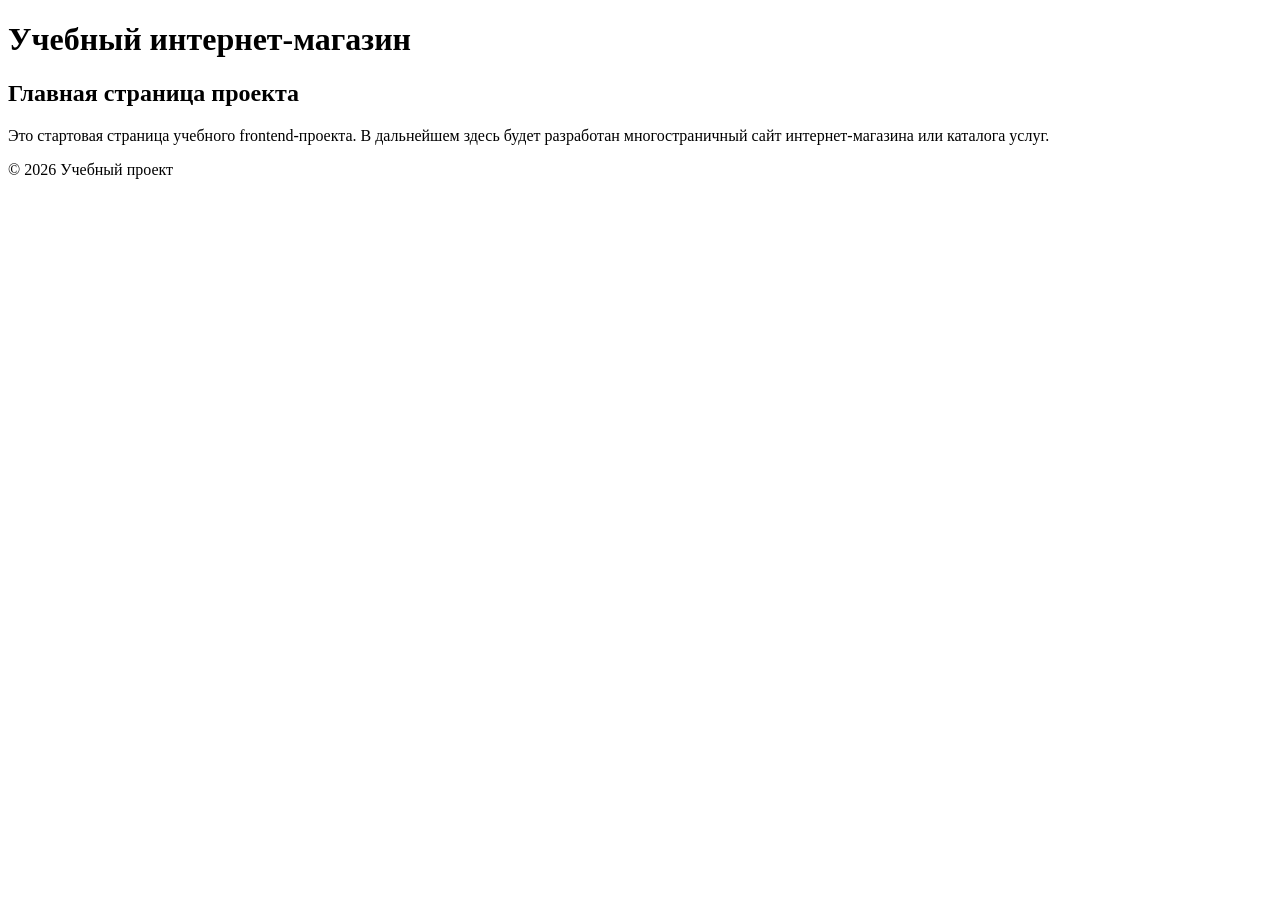
==== index.html @ e8b6471d "feat: initializw frontend project structure" ====
<!DOCTYPE html>
<html lang="ru">
<head>
  <meta charset="UTF-8">
  <meta name="viewport" content="width=device-width, initial-scale=1.0">
  <title>Каталог товаров</title>
  <link rel="stylesheet" href="css/style.css">
</head>
<body>
  <header>
    <h1>Учебный интернет-магазин</h1>
  </header>

  <main>
    <section>
      <h2>Главная страница проекта</h2>
      <p>
        Это стартовая страница учебного frontend-проекта.
        В дальнейшем здесь будет разработан многостраничный сайт
        интернет-магазина или каталога услуг.
      </p>
    </section>
  </main>

  <footer>
    <p>&copy; 2026 Учебный проект</p>
  </footer>
</body>
</html>
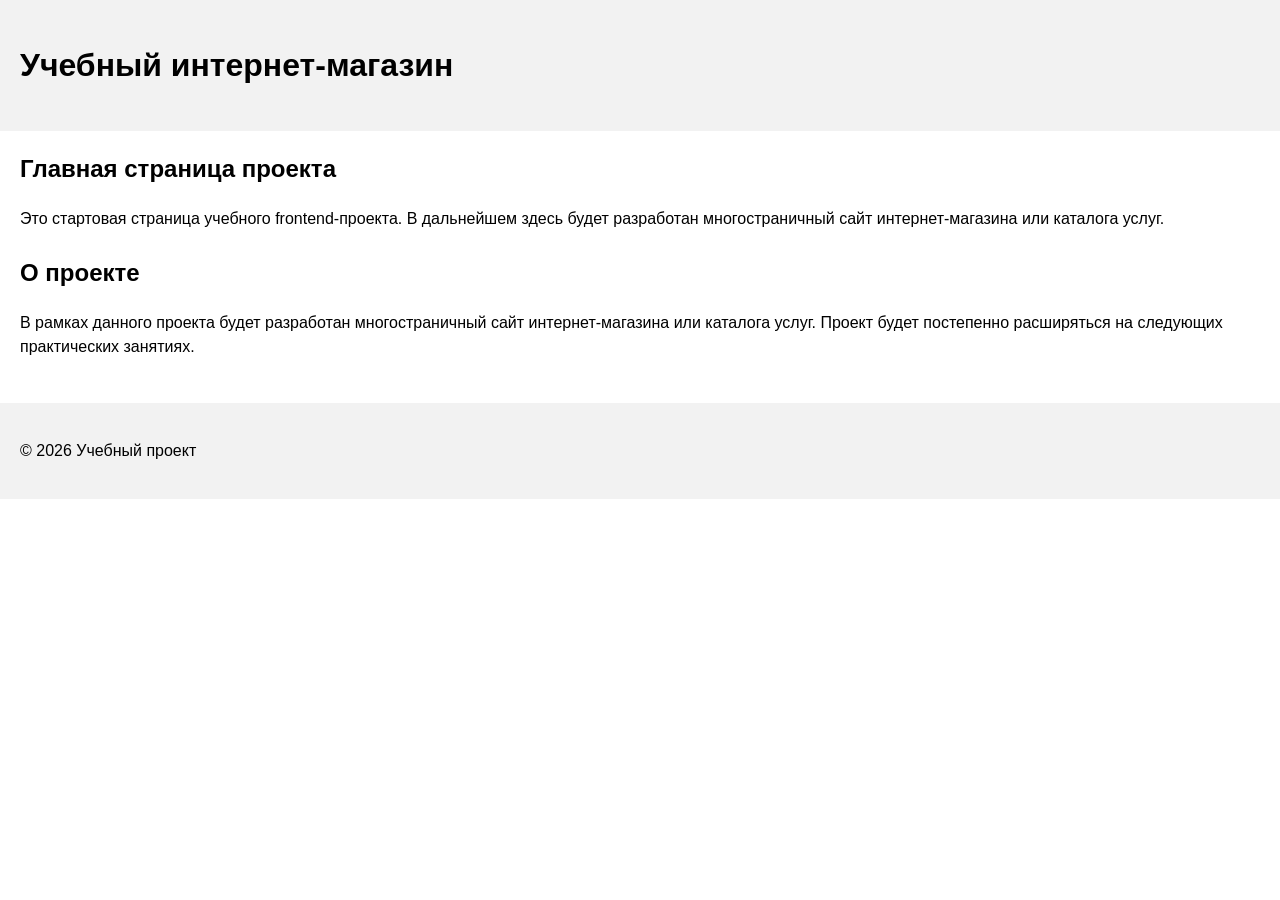
==== commit 2f4a7b0e: "feat: add project description section" ====
--- a/index.html
+++ b/index.html
@@ -1,30 +1,37 @@
-<!DOCTYPE html>
+<!doctype html>
 <html lang="ru">
-<head>
-  <meta charset="UTF-8">
-  <meta name="viewport" content="width=device-width, initial-scale=1.0">
-  <title>Каталог товаров</title>
-  <link rel="stylesheet" href="css/style.css">
-</head>
-<body>
-  <header>
-    <h1>Учебный интернет-магазин</h1>
-  </header>
+  <head>
+    <meta charset="UTF-8" />
+    <meta name="viewport" content="width=device-width, initial-scale=1.0" />
+    <title>Каталог товаров</title>
+    <link rel="stylesheet" href="css/style.css" />
+  </head>
+  <body>
+    <header>
+      <h1>Учебный интернет-магазин</h1>
+    </header>
 
-  <main>
-    <section>
-      <h2>Главная страница проекта</h2>
-      <p>
-        Это стартовая страница учебного frontend-проекта.
-        В дальнейшем здесь будет разработан многостраничный сайт
-        интернет-магазина или каталога услуг.
-      </p>
-    </section>
-  </main>
+    <main>
+      <section>
+        <h2>Главная страница проекта</h2>
+        <p>
+          Это стартовая страница учебного frontend-проекта. В дальнейшем здесь
+          будет разработан многостраничный сайт интернет-магазина или каталога
+          услуг.
+        </p>
+      </section>
+      <section>
+        <h2>О проекте</h2>
+        <p>
+          В рамках данного проекта будет разработан многостраничный сайт
+          интернет-магазина или каталога услуг. Проект будет постепенно
+          расширяться на следующих практических занятиях.
+        </p>
+      </section>
+    </main>
 
-  <footer>
-    <p>&copy; 2026 Учебный проект</p>
-  </footer>
-</body>
+    <footer>
+      <p>&copy; 2026 Учебный проект</p>
+    </footer>
+  </body>
 </html>
-
--- a/css/style.css
+++ b/css/style.css
@@ -0,0 +1,27 @@
+body {
+  margin: 0;
+  font-family: Arial, sans-serif;
+  line-height: 1.5;
+}
+
+header,
+main,
+footer {
+  padding: 20px;
+}
+
+header {
+  background-color: #f2f2f2;
+}
+
+footer {
+  background-color: #f2f2f2;
+}
+
+section {
+  margin-bottom: 24px;
+}
+
+section h2 {
+  margin-top: 0;
+}
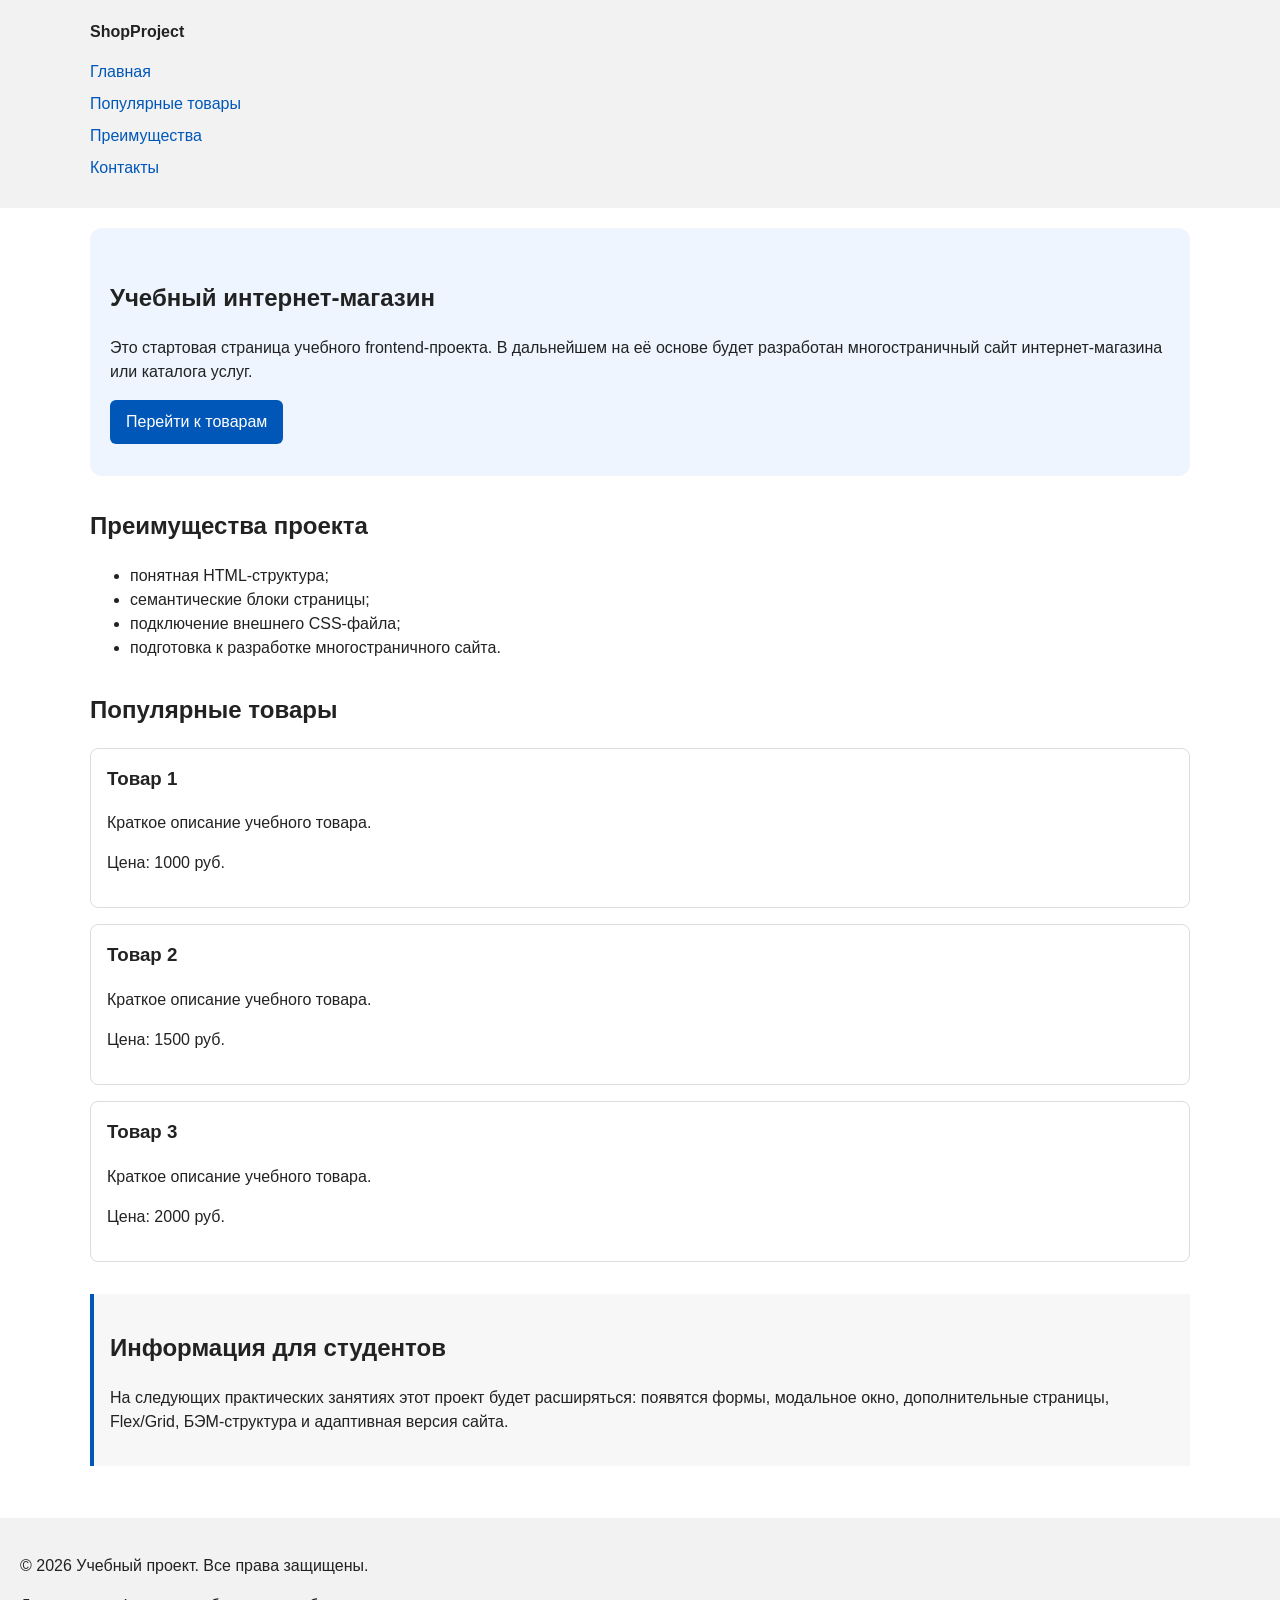
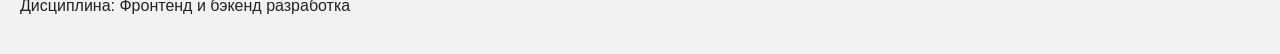
==== commit 8aed5309: "feat: add semantic HTML structure and base CSS styles" ====
--- a/index.html
+++ b/index.html
@@ -8,30 +8,74 @@
   </head>
   <body>
     <header>
-      <h1>Учебный интернет-магазин</h1>
+      <div class="site-header">
+        <a class="site-logo" href="index.html">ShopProject</a>
+
+        <nav class="site-nav" aria-label="Основная навигация">
+          <ul class="site-nav__list">
+            <li><a href="index.html">Главная</a></li>
+            <li><a href="#popular">Популярные товары</a></li>
+            <li><a href="#advantages">Преимущества</a></li>
+            <li><a href="#contacts">Контакты</a></li>
+          </ul>
+        </nav>
+      </div>
     </header>
 
     <main>
-      <section>
-        <h2>Главная страница проекта</h2>
+      <section class="hero">
+        <h1>Учебный интернет-магазин</h1>
         <p>
-          Это стартовая страница учебного frontend-проекта. В дальнейшем здесь
-          будет разработан многостраничный сайт интернет-магазина или каталога
-          услуг.
+          Это стартовая страница учебного frontend-проекта. В дальнейшем на её
+          основе будет разработан многостраничный сайт интернет-магазина или
+          каталога услуг.
         </p>
+        <a class="button" href="#popular">Перейти к товарам</a>
       </section>
-      <section>
-        <h2>О проекте</h2>
+      <section class="section" id="advantages">
+        <h2>Преимущества проекта</h2>
+
+        <ul class="advantages-list">
+          <li>понятная HTML-структура;</li>
+          <li>семантические блоки страницы;</li>
+          <li>подключение внешнего CSS-файла;</li>
+          <li>подготовка к разработке многостраничного сайта.</li>
+        </ul>
+      </section>
+
+      <section class="section" id="popular">
+        <h2>Популярные товары</h2>
+
+        <article class="product-card">
+          <h3>Товар 1</h3>
+          <p>Краткое описание учебного товара.</p>
+          <p>Цена: 1000 руб.</p>
+        </article>
+
+        <article class="product-card">
+          <h3>Товар 2</h3>
+          <p>Краткое описание учебного товара.</p>
+          <p>Цена: 1500 руб.</p>
+        </article>
+
+        <article class="product-card">
+          <h3>Товар 3</h3>
+          <p>Краткое описание учебного товара.</p>
+          <p>Цена: 2000 руб.</p>
+        </article>
+      </section>
+      <aside class="aside-info">
+        <h2>Информация для студентов</h2>
         <p>
-          В рамках данного проекта будет разработан многостраничный сайт
-          интернет-магазина или каталога услуг. Проект будет постепенно
-          расширяться на следующих практических занятиях.
+          На следующих практических занятиях этот проект будет расширяться:
+          появятся формы, модальное окно, дополнительные страницы, Flex/Grid,
+          БЭМ-структура и адаптивная версия сайта.
         </p>
-      </section>
+      </aside>
     </main>
-
-    <footer>
-      <p>&copy; 2026 Учебный проект</p>
+    <footer id="contacts">
+      <p>&copy; 2026 Учебный проект. Все права защищены.</p>
+      <p>Дисциплина: Фронтенд и бэкенд разработка</p>
     </footer>
   </body>
 </html>
--- a/css/style.css
+++ b/css/style.css
@@ -1,7 +1,13 @@
+* {
+  box-sizing: border-box;
+}
+
 body {
   margin: 0;
   font-family: Arial, sans-serif;
   line-height: 1.5;
+  color: #222222;
+  background-color: #ffffff;
 }
 
 header,
@@ -18,10 +24,129 @@
   background-color: #f2f2f2;
 }
 
-section {
-  margin-bottom: 24px;
+/*
+  Ограничиваем ширину содержимого шапки,
+  чтобы оно не растягивалось слишком сильно на широких экранах.
+*/
+.site-header {
+  max-width: 1100px;
+  margin: 0 auto;
 }
 
-section h2 {
+/*
+  Оформляем текстовый логотип.
+*/
+.site-logo {
+  font-weight: bold;
+  text-decoration: none;
+  color: #222222;
+}
+
+/*
+  Убираем стандартные отступы и маркеры списка навигации.
+*/
+.site-nav__list {
+  padding: 0;
+  margin: 16px 0 0;
+  list-style: none;
+}
+
+/*
+  Добавляем расстояние между пунктами меню.
+*/
+.site-nav__list li {
+  margin-bottom: 8px;
+}
+
+/*
+  Оформляем ссылки меню.
+*/
+.site-nav__list a {
+  color: #0057b8;
+  text-decoration: none;
+}
+
+/*
+  При наведении мыши подчёркиваем ссылку.
+  Подробно состояния интерфейса будут рассмотрены в практической работе 1.7.
+*/
+.site-nav__list a:hover {
+  text-decoration: underline;
+}
+
+/*
+  Hero-блок — первый крупный блок страницы.
+  Он визуально отделяется от остальных разделов фоном и отступами.
+*/
+.hero {
+  max-width: 1100px;
+  margin: 0 auto 32px;
+  padding: 32px 20px;
+  background-color: #eef5ff;
+  border-radius: 12px;
+}
+
+/*
+  Общий класс для разделов страницы.
+*/
+.section {
+  max-width: 1100px;
+  margin: 0 auto 32px;
+}
+
+/*
+  Убираем лишний верхний отступ у заголовков разделов.
+*/
+.section h2 {
   margin-top: 0;
 }
+
+/*
+  Карточка товара — самостоятельный блок.
+  На следующих занятиях карточки будут доработаны и выстроены в сетку.
+*/
+.product-card {
+  margin-bottom: 16px;
+  padding: 16px;
+  border: 1px solid #dddddd;
+  border-radius: 8px;
+  background-color: #ffffff;
+}
+
+/*
+  Убираем лишний верхний отступ у заголовка карточки.
+*/
+.product-card h3 {
+  margin-top: 0;
+}
+
+/*
+  Пока это обычная ссылка, но визуально она оформляется как кнопка.
+*/
+.button {
+  display: inline-block;
+  padding: 10px 16px;
+  color: #ffffff;
+  background-color: #0057b8;
+  text-decoration: none;
+  border-radius: 6px;
+}
+
+/*
+  Простое состояние наведения для кнопки.
+*/
+.button:hover {
+  background-color: #003f86;
+}
+
+/*
+  Дополнительный информационный блок.
+*/
+.aside-info {
+  max-width: 1100px;
+  margin: 0 auto 32px;
+  padding: 16px;
+  border-left: 4px solid #0057b8;
+  background-color: #f7f7f7;
+}
+
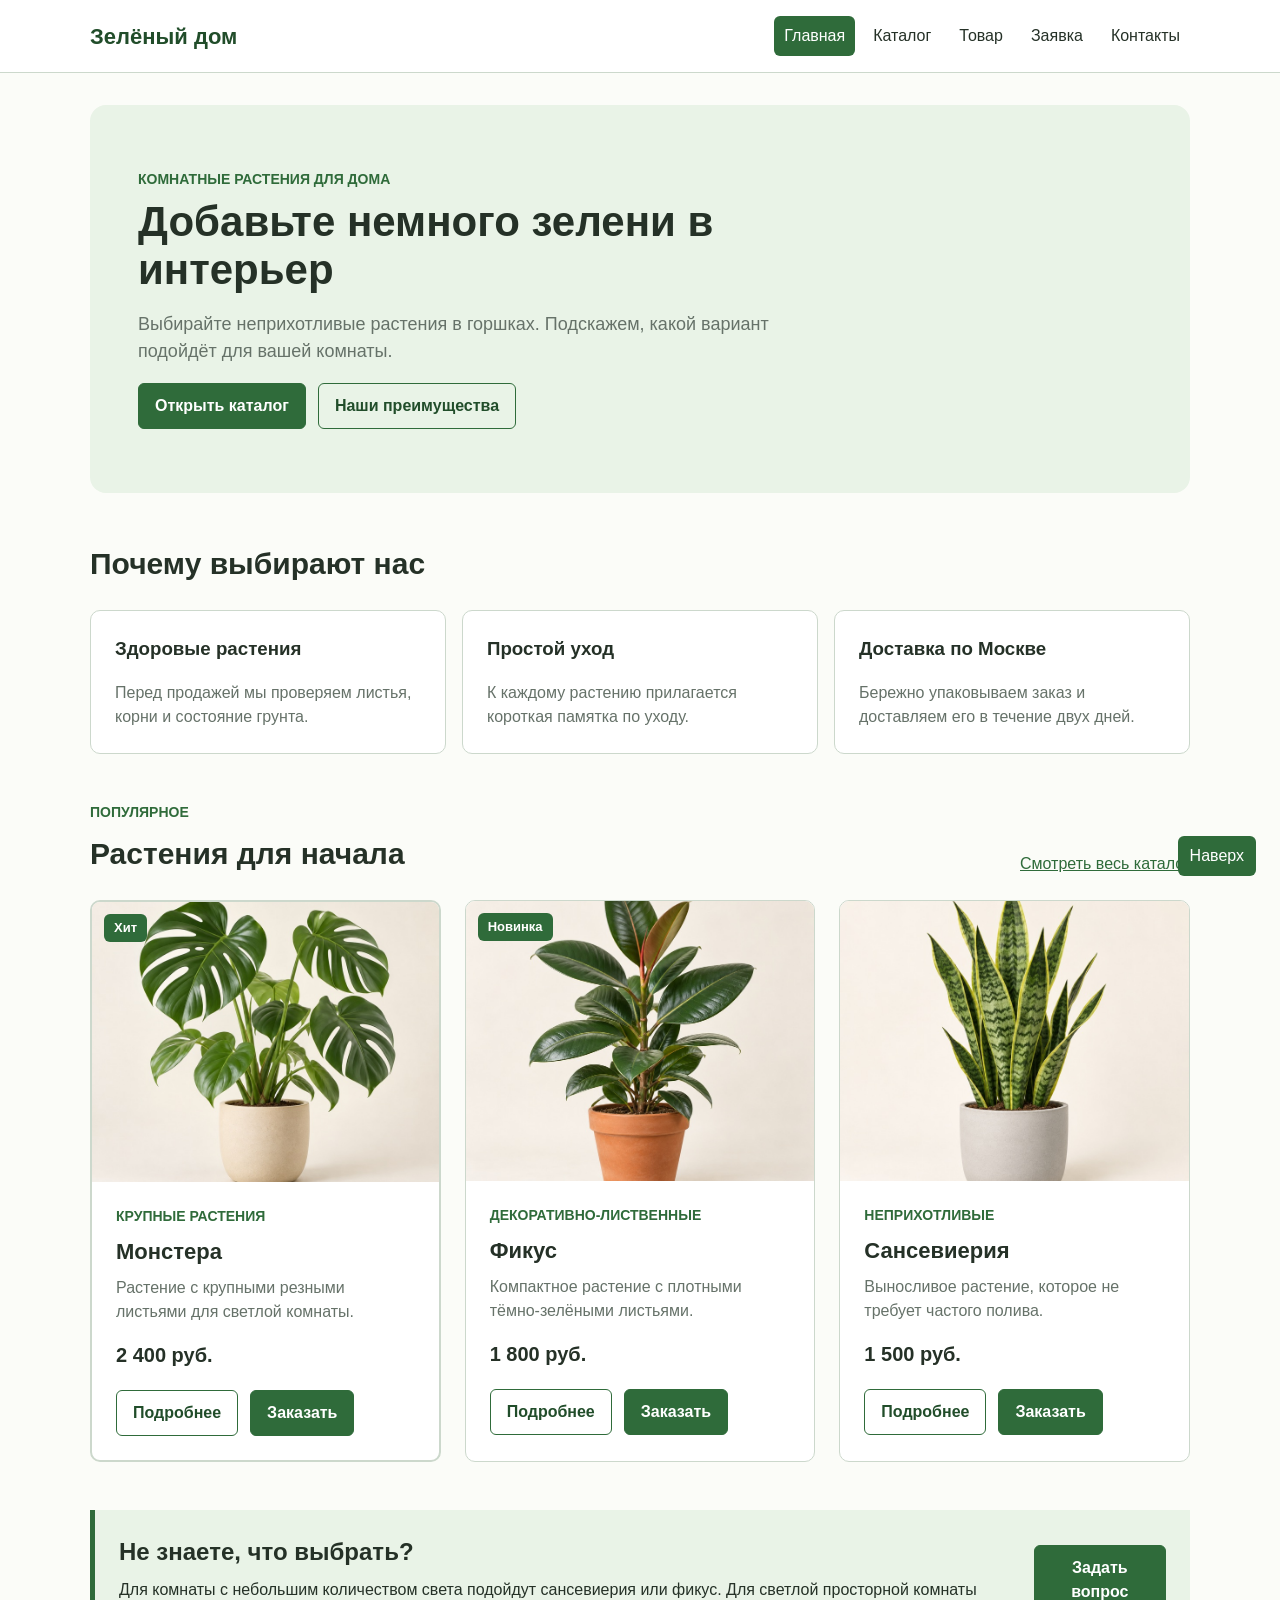
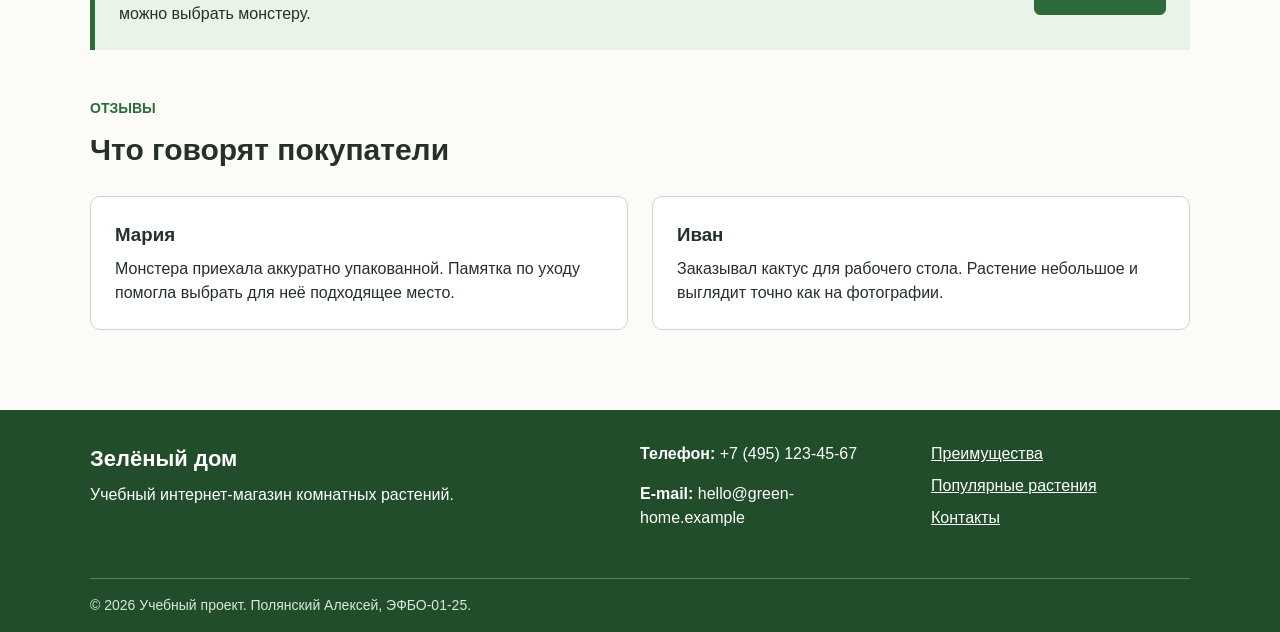
==== commit 1ecb8da0: "kr1" ====
--- a/index.html
+++ b/index.html
@@ -1,81 +1,200 @@
 <!doctype html>
 <html lang="ru">
   <head>
-    <meta charset="UTF-8" />
-    <meta name="viewport" content="width=device-width, initial-scale=1.0" />
-    <title>Каталог товаров</title>
-    <link rel="stylesheet" href="css/style.css" />
+    <meta charset="UTF-8">
+    <meta name="viewport" content="width=device-width, initial-scale=1.0">
+    <meta name="description" content="Зелёный дом — учебный интернет-магазин комнатных растений.">
+    <title>Зелёный дом — комнатные растения</title>
+    <link rel="stylesheet" href="css/style.css">
+    <script src="js/main.js" defer></script>
   </head>
-  <body>
-    <header>
-      <div class="site-header">
-        <a class="site-logo" href="index.html">ShopProject</a>
-
+  <body id="top">
+    <header class="site-header">
+      <div class="site-header__inner">
+        <a class="site-header__logo" href="index.html">Зелёный дом</a>
         <nav class="site-nav" aria-label="Основная навигация">
           <ul class="site-nav__list">
-            <li><a href="index.html">Главная</a></li>
-            <li><a href="#popular">Популярные товары</a></li>
-            <li><a href="#advantages">Преимущества</a></li>
-            <li><a href="#contacts">Контакты</a></li>
+            <li class="site-nav__item">
+              <a class="site-nav__link site-nav__link--active" href="index.html" aria-current="page">Главная</a>
+            </li>
+            <li class="site-nav__item">
+              <a class="site-nav__link" href="catalog.html">Каталог</a>
+            </li>
+            <li class="site-nav__item">
+              <a class="site-nav__link" href="product.html">Товар</a>
+            </li>
+            <li class="site-nav__item">
+              <a class="site-nav__link" href="order.html">Заявка</a>
+            </li>
+            <li class="site-nav__item">
+              <a class="site-nav__link" href="contacts.html">Контакты</a>
+            </li>
           </ul>
         </nav>
       </div>
     </header>
-
     <main>
       <section class="hero">
-        <h1>Учебный интернет-магазин</h1>
-        <p>
-          Это стартовая страница учебного frontend-проекта. В дальнейшем на её
-          основе будет разработан многостраничный сайт интернет-магазина или
-          каталога услуг.
-        </p>
-        <a class="button" href="#popular">Перейти к товарам</a>
+        <p class="hero__label">Комнатные растения для дома</p>
+        <h1 class="hero__title">Добавьте немного зелени в интерьер</h1>
+        <p class="hero__text">Выбирайте неприхотливые растения в горшках. Подскажем, какой вариант подойдёт для вашей комнаты.</p>
+        <div class="hero__actions">
+          <a class="button" href="catalog.html">Открыть каталог</a>
+          <a class="button button--secondary" href="#advantages">Наши преимущества</a>
+        </div>
       </section>
       <section class="section" id="advantages">
-        <h2>Преимущества проекта</h2>
-
-        <ul class="advantages-list">
-          <li>понятная HTML-структура;</li>
-          <li>семантические блоки страницы;</li>
-          <li>подключение внешнего CSS-файла;</li>
-          <li>подготовка к разработке многостраничного сайта.</li>
+        <h2 class="section__title">Почему выбирают нас</h2>
+        <ul class="advantages">
+          <li class="advantages__item">
+            <h3>Здоровые растения</h3>
+            <p>Перед продажей мы проверяем листья, корни и состояние грунта.</p>
+          </li>
+          <li class="advantages__item">
+            <h3>Простой уход</h3>
+            <p>К каждому растению прилагается короткая памятка по уходу.</p>
+          </li>
+          <li class="advantages__item">
+            <h3>Доставка по Москве</h3>
+            <p>Бережно упаковываем заказ и доставляем его в течение двух дней.</p>
+          </li>
         </ul>
       </section>
-
       <section class="section" id="popular">
-        <h2>Популярные товары</h2>
-
-        <article class="product-card">
-          <h3>Товар 1</h3>
-          <p>Краткое описание учебного товара.</p>
-          <p>Цена: 1000 руб.</p>
-        </article>
-
-        <article class="product-card">
-          <h3>Товар 2</h3>
-          <p>Краткое описание учебного товара.</p>
-          <p>Цена: 1500 руб.</p>
-        </article>
-
-        <article class="product-card">
-          <h3>Товар 3</h3>
-          <p>Краткое описание учебного товара.</p>
-          <p>Цена: 2000 руб.</p>
-        </article>
-      </section>
-      <aside class="aside-info">
-        <h2>Информация для студентов</h2>
-        <p>
-          На следующих практических занятиях этот проект будет расширяться:
-          появятся формы, модальное окно, дополнительные страницы, Flex/Grid,
-          БЭМ-структура и адаптивная версия сайта.
-        </p>
+        <div class="section__heading">
+          <div>
+            <p class="section__label">Популярное</p>
+            <h2 class="section__title">Растения для начала</h2>
+          </div>
+          <a href="catalog.html">Смотреть весь каталог</a>
+        </div>
+        <div class="product-grid">
+          <article class="product-card product-card--hit">
+            <span class="product-card__badge">Хит</span>
+            <img class="product-card__image" src="images/monstera.jpg" alt="Монстера в бежевом горшке">
+            <div class="product-card__content">
+              <p class="product-card__category">Крупные растения</p>
+              <h3 class="product-card__title">Монстера</h3>
+              <p class="product-card__description">Растение с крупными резными листьями для светлой комнаты.</p>
+              <p class="product-card__price">2 400 руб.</p>
+              <div class="product-card__actions">
+                <a class="button button--secondary" href="product.html">Подробнее</a>
+                <button class="button product-card__button js-open-dialog" type="button" data-product="Монстера">Заказать</button>
+              </div>
+            </div>
+          </article>
+          <article class="product-card">
+            <span class="product-card__badge">Новинка</span>
+            <img class="product-card__image" src="images/ficus.jpg" alt="Фикус в терракотовом горшке">
+            <div class="product-card__content">
+              <p class="product-card__category">Декоративно-лиственные</p>
+              <h3 class="product-card__title">Фикус</h3>
+              <p class="product-card__description">Компактное растение с плотными тёмно-зелёными листьями.</p>
+              <p class="product-card__price">1 800 руб.</p>
+              <div class="product-card__actions">
+                <a class="button button--secondary" href="product.html">Подробнее</a>
+                <button class="button product-card__button js-open-dialog" type="button" data-product="Фикус">Заказать</button>
+              </div>
+            </div>
+          </article>
+          <article class="product-card">
+            <img class="product-card__image" src="images/sansevieria.jpg" alt="Сансевиерия в светлом горшке">
+            <div class="product-card__content">
+              <p class="product-card__category">Неприхотливые</p>
+              <h3 class="product-card__title">Сансевиерия</h3>
+              <p class="product-card__description">Выносливое растение, которое не требует частого полива.</p>
+              <p class="product-card__price">1 500 руб.</p>
+              <div class="product-card__actions">
+                <a class="button button--secondary" href="product.html">Подробнее</a>
+                <button class="button product-card__button js-open-dialog" type="button" data-product="Сансевиерия">Заказать</button>
+              </div>
+            </div>
+          </article>
+        </div>
+      </section>
+      <aside class="care-note">
+        <div>
+          <h2 class="care-note__title">Не знаете, что выбрать?</h2>
+          <p>Для комнаты с небольшим количеством света подойдут сансевиерия или фикус. Для светлой просторной комнаты можно выбрать монстеру.</p>
+        </div>
+        <a class="button" href="contacts.html#feedback">Задать вопрос</a>
       </aside>
+      <section class="section reviews">
+        <p class="section__label">Отзывы</p>
+        <h2 class="section__title">Что говорят покупатели</h2>
+        <div class="reviews__list">
+          <article class="review">
+            <h3 class="review__author">Мария</h3>
+            <p>Монстера приехала аккуратно упакованной. Памятка по уходу помогла выбрать для неё подходящее место.</p>
+          </article>
+          <article class="review">
+            <h3 class="review__author">Иван</h3>
+            <p>Заказывал кактус для рабочего стола. Растение небольшое и выглядит точно как на фотографии.</p>
+          </article>
+        </div>
+      </section>
     </main>
-    <footer id="contacts">
-      <p>&copy; 2026 Учебный проект. Все права защищены.</p>
-      <p>Дисциплина: Фронтенд и бэкенд разработка</p>
+    <footer class="site-footer" id="contacts">
+      <div class="site-footer__inner">
+        <div>
+          <p class="site-footer__title">Зелёный дом</p>
+          <p>Учебный интернет-магазин комнатных растений.</p>
+        </div>
+        <div>
+          <p>
+            <strong>Телефон:</strong> +7 (495) 123-45-67</p>
+          <p>
+            <strong>E-mail:</strong> hello@green-home.example</p>
+        </div>
+        <nav class="site-footer__nav" aria-label="Навигация по главной странице">
+          <a href="#advantages">Преимущества</a>
+          <a href="#popular">Популярные растения</a>
+          <a href="contacts.html">Контакты</a>
+        </nav>
+      </div>
+      <p class="site-footer__copyright">© 2026 Учебный проект. Полянский Алексей, ЭФБО-01-25.</p>
     </footer>
+    <a class="back-to-top" href="#top">Наверх</a>
+    <dialog class="order-dialog" id="order-dialog" aria-labelledby="dialog-title">
+      <div class="order-dialog__heading">
+        <h2 id="dialog-title">Быстрая заявка</h2>
+        <button class="order-dialog__close js-close-dialog" type="button" aria-label="Закрыть окно">×</button>
+      </div>
+      <form class="order-form js-demo-form" action="#" method="post" data-success="dialog-success" novalidate>
+        <div class="order-form__field">
+          <label class="order-form__label" for="dialog-name">Имя</label>
+          <input class="order-form__input" id="dialog-name" name="name" type="text" minlength="2" autocomplete="given-name" required>
+        </div>
+        <div class="order-form__field">
+          <label class="order-form__label" for="dialog-email">E-mail</label>
+          <input class="order-form__input" id="dialog-email" name="email" type="email" autocomplete="email" required>
+        </div>
+        <div class="order-form__field">
+          <label class="order-form__label" for="dialog-phone">Телефон</label>
+          <input class="order-form__input" id="dialog-phone" name="phone" type="tel" inputmode="tel" placeholder="+7 (900) 000-00-00" pattern="^\+7 \([0-9]{3}\) [0-9]{3}-[0-9]{2}-[0-9]{2}$" title="Формат: +7 (900) 000-00-00" required>
+        </div>
+        <div class="order-form__field">
+          <label class="order-form__label" for="dialog-product">Товар</label>
+          <select class="order-form__input" id="dialog-product" name="product" required>
+            <option value="">Выберите растение</option>
+            <option value="Монстера">Монстера</option>
+            <option value="Фикус">Фикус</option>
+            <option value="Сансевиерия">Сансевиерия</option>
+            <option value="Кактус">Кактус</option>
+          </select>
+        </div>
+        <div class="order-form__field">
+          <label class="order-form__label" for="dialog-comment">Комментарий</label>
+          <textarea class="order-form__input" id="dialog-comment" name="comment" rows="3"></textarea>
+        </div>
+        <label class="order-form__agreement">
+          <input name="agreement" type="checkbox" required> Я согласен на обработку данных</label>
+        <div class="order-form__actions">
+          <button class="button" type="submit">Отправить</button>
+          <button class="button button--secondary js-close-dialog" type="button">Отмена</button>
+        </div>
+      </form>
+      <p class="success-message" id="dialog-success" role="status" hidden>Заявка отправлена. Мы скоро свяжемся с вами.</p>
+    </dialog>
   </body>
 </html>
--- a/css/style.css
+++ b/css/style.css
@@ -1,152 +1,703 @@
+:root {
+  --color-bg: #fbfcf8;
+  --color-text: #253127;
+  --color-muted: #667269;
+  --color-primary: #2f6b3a;
+  --color-primary-dark: #214d2a;
+  --color-accent: #e9f3e7;
+  --color-surface: #ffffff;
+  --color-border: #ccd8cc;
+  --color-danger: #b3261e;
+  --color-success: #236b32;
+  --color-success-bg: #e7f5e9;
+  --color-white: #ffffff;
+  --space-xs: 4px;
+  --space-sm: 8px;
+  --space-md: 16px;
+  --space-lg: 24px;
+  --space-xl: 32px;
+  --space-xxl: 48px;
+  --radius-sm: 6px;
+  --radius-md: 10px;
+  --radius-lg: 16px;
+  --container-width: 1100px;
+}
+
+/* Базовые стили */
+
 * {
   box-sizing: border-box;
 }
 
+html {
+  scroll-behavior: smooth;
+}
+
 body {
+  display: flex;
+  flex-direction: column;
+  min-height: 100vh;
   margin: 0;
   font-family: Arial, sans-serif;
   line-height: 1.5;
-  color: #222222;
-  background-color: #ffffff;
-}
-
-header,
-main,
-footer {
-  padding: 20px;
-}
-
-header {
-  background-color: #f2f2f2;
-}
-
-footer {
-  background-color: #f2f2f2;
-}
-
-/*
-  Ограничиваем ширину содержимого шапки,
-  чтобы оно не растягивалось слишком сильно на широких экранах.
-*/
+  color: var(--color-text);
+  background-color: var(--color-bg);
+}
+
+main {
+  flex: 1;
+  padding: var(--space-xl) var(--space-lg);
+}
+
+img {
+  display: block;
+  max-width: 100%;
+}
+
+h1,
+h2,
+h3,
+p {
+  margin-top: 0;
+}
+
+a {
+  color: var(--color-primary);
+}
+
+a:hover {
+  color: var(--color-primary-dark);
+}
+
+a:focus-visible,
+button:focus-visible,
+input:focus-visible,
+select:focus-visible,
+textarea:focus-visible {
+  outline: 3px solid var(--color-primary);
+  outline-offset: 3px;
+}
+
+:target {
+  outline: 2px dashed var(--color-primary);
+  outline-offset: 6px;
+}
+
+/* Шапка и навигация */
+
 .site-header {
-  max-width: 1100px;
+  position: sticky;
+  top: 0;
+  z-index: 10;
+  padding: var(--space-md) var(--space-lg);
+  background-color: var(--color-surface);
+  border-bottom: 1px solid var(--color-border);
+}
+
+.site-header__inner {
+  display: flex;
+  justify-content: space-between;
+  align-items: center;
+  gap: var(--space-lg);
+  max-width: var(--container-width);
   margin: 0 auto;
 }
 
-/*
-  Оформляем текстовый логотип.
-*/
-.site-logo {
+.site-header__logo {
+  color: var(--color-primary-dark);
+  font-size: 22px;
   font-weight: bold;
   text-decoration: none;
-  color: #222222;
-}
-
-/*
-  Убираем стандартные отступы и маркеры списка навигации.
-*/
+  white-space: nowrap;
+}
+
 .site-nav__list {
+  display: flex;
+  flex-wrap: wrap;
+  gap: var(--space-sm);
+  margin: 0;
   padding: 0;
-  margin: 16px 0 0;
   list-style: none;
 }
 
-/*
-  Добавляем расстояние между пунктами меню.
-*/
-.site-nav__list li {
-  margin-bottom: 8px;
-}
-
-/*
-  Оформляем ссылки меню.
-*/
-.site-nav__list a {
-  color: #0057b8;
+.site-nav__link {
+  display: block;
+  padding: var(--space-sm) 10px;
+  color: var(--color-text);
   text-decoration: none;
-}
-
-/*
-  При наведении мыши подчёркиваем ссылку.
-  Подробно состояния интерфейса будут рассмотрены в практической работе 1.7.
-*/
-.site-nav__list a:hover {
-  text-decoration: underline;
-}
-
-/*
-  Hero-блок — первый крупный блок страницы.
-  Он визуально отделяется от остальных разделов фоном и отступами.
-*/
-.hero {
-  max-width: 1100px;
-  margin: 0 auto 32px;
-  padding: 32px 20px;
-  background-color: #eef5ff;
-  border-radius: 12px;
-}
-
-/*
-  Общий класс для разделов страницы.
-*/
-.section {
-  max-width: 1100px;
-  margin: 0 auto 32px;
-}
-
-/*
-  Убираем лишний верхний отступ у заголовков разделов.
-*/
-.section h2 {
-  margin-top: 0;
-}
-
-/*
-  Карточка товара — самостоятельный блок.
-  На следующих занятиях карточки будут доработаны и выстроены в сетку.
-*/
-.product-card {
-  margin-bottom: 16px;
-  padding: 16px;
-  border: 1px solid #dddddd;
-  border-radius: 8px;
-  background-color: #ffffff;
-}
-
-/*
-  Убираем лишний верхний отступ у заголовка карточки.
-*/
-.product-card h3 {
-  margin-top: 0;
-}
-
-/*
-  Пока это обычная ссылка, но визуально она оформляется как кнопка.
-*/
+  border-radius: var(--radius-sm);
+}
+
+.site-nav__link:hover,
+.site-nav__link--active {
+  color: var(--color-white);
+  background-color: var(--color-primary);
+}
+
+/* Кнопки */
+
 .button {
   display: inline-block;
-  padding: 10px 16px;
-  color: #ffffff;
-  background-color: #0057b8;
+  padding: 10px var(--space-md);
+  color: var(--color-white);
+  font: inherit;
+  font-weight: bold;
+  text-align: center;
   text-decoration: none;
-  border-radius: 6px;
-}
-
-/*
-  Простое состояние наведения для кнопки.
-*/
+  background-color: var(--color-primary);
+  border: 1px solid var(--color-primary);
+  border-radius: var(--radius-sm);
+  cursor: pointer;
+}
+
 .button:hover {
-  background-color: #003f86;
-}
-
-/*
-  Дополнительный информационный блок.
-*/
-.aside-info {
-  max-width: 1100px;
-  margin: 0 auto 32px;
-  padding: 16px;
-  border-left: 4px solid #0057b8;
-  background-color: #f7f7f7;
-}
-
+  color: var(--color-white);
+  background-color: var(--color-primary-dark);
+  border-color: var(--color-primary-dark);
+}
+
+.button--secondary {
+  color: var(--color-primary-dark);
+  background-color: transparent;
+}
+
+.button--secondary:hover {
+  color: var(--color-white);
+}
+
+.button:disabled {
+  opacity: 0.6;
+  cursor: not-allowed;
+}
+
+/* Главная страница */
+
+.hero,
+.section,
+.care-note,
+.page-intro,
+.breadcrumbs,
+.catalog-layout,
+.product,
+.form-section,
+.contacts,
+.feedback,
+.success-message--page {
+  max-width: var(--container-width);
+  margin-right: auto;
+  margin-left: auto;
+}
+
+.hero {
+  margin-bottom: var(--space-xxl);
+  padding: 64px var(--space-xxl);
+  background-color: var(--color-accent);
+  border-radius: var(--radius-lg);
+}
+
+.hero__label,
+.section__label,
+.product-card__category {
+  margin-bottom: var(--space-sm);
+  color: var(--color-primary);
+  font-size: 14px;
+  font-weight: bold;
+  text-transform: uppercase;
+}
+
+.hero__title {
+  max-width: 700px;
+  margin-bottom: var(--space-md);
+  font-size: 42px;
+  line-height: 1.15;
+}
+
+.hero__text {
+  max-width: 650px;
+  color: var(--color-muted);
+  font-size: 18px;
+}
+
+.hero__actions,
+.product-card__actions,
+.product__actions,
+.order-form__actions {
+  display: flex;
+  flex-wrap: wrap;
+  gap: 12px;
+}
+
+.section {
+  margin-bottom: var(--space-xxl);
+}
+
+.section__heading {
+  display: flex;
+  justify-content: space-between;
+  align-items: end;
+  gap: var(--space-lg);
+  margin-bottom: var(--space-lg);
+}
+
+.section__title {
+  margin-bottom: var(--space-lg);
+  font-size: 30px;
+}
+
+.section__heading .section__title {
+  margin-bottom: 0;
+}
+
+.advantages {
+  display: flex;
+  gap: var(--space-md);
+  margin: 0;
+  padding: 0;
+  list-style: none;
+}
+
+.advantages__item {
+  flex: 1;
+  padding: var(--space-lg);
+  background-color: var(--color-surface);
+  border: 1px solid var(--color-border);
+  border-radius: var(--radius-md);
+}
+
+.advantages__item p {
+  margin-bottom: 0;
+  color: var(--color-muted);
+}
+
+/* Карточки */
+
+.product-grid,
+.catalog__grid {
+  display: grid;
+  gap: var(--space-lg);
+}
+
+.product-grid {
+  grid-template-columns: repeat(3, 1fr);
+}
+
+.catalog__grid {
+  grid-template-columns: repeat(2, 1fr);
+}
+
+.product-card {
+  position: relative;
+  overflow: hidden;
+  background-color: var(--color-surface);
+  border: 1px solid var(--color-border);
+  border-radius: var(--radius-md);
+}
+
+.product-card:hover {
+  border-color: var(--color-primary);
+}
+
+.product-card--hit {
+  border-width: 2px;
+}
+
+.product-card__badge {
+  position: absolute;
+  top: 12px;
+  left: 12px;
+  z-index: 2;
+  padding: var(--space-xs) 10px;
+  color: var(--color-white);
+  font-size: 13px;
+  font-weight: bold;
+  background-color: var(--color-primary);
+  border-radius: var(--radius-sm);
+}
+
+.product-card__image {
+  width: 100%;
+  height: 280px;
+  object-fit: cover;
+}
+
+.product-card__content {
+  padding: var(--space-lg);
+}
+
+.product-card__title {
+  margin-bottom: var(--space-sm);
+  font-size: 22px;
+}
+
+.product-card__description {
+  min-height: 48px;
+  color: var(--color-muted);
+}
+
+.product-card__price,
+.product__price {
+  font-size: 20px;
+  font-weight: bold;
+}
+
+.product-card__old-price {
+  margin-right: var(--space-sm);
+  color: var(--color-muted);
+  font-size: 15px;
+  font-weight: normal;
+  text-decoration: line-through;
+}
+
+.care-note {
+  display: flex;
+  justify-content: space-between;
+  align-items: center;
+  gap: var(--space-xl);
+  margin-bottom: var(--space-xxl);
+  padding: var(--space-lg);
+  background-color: var(--color-accent);
+  border-left: 5px solid var(--color-primary);
+}
+
+.care-note__title {
+  margin-bottom: var(--space-sm);
+}
+
+.care-note p {
+  margin-bottom: 0;
+}
+
+.reviews__list,
+.contacts__grid {
+  display: grid;
+  gap: var(--space-lg);
+}
+
+.reviews__list {
+  grid-template-columns: repeat(2, 1fr);
+}
+
+.review,
+.contact-card {
+  padding: var(--space-lg);
+  background-color: var(--color-surface);
+  border: 1px solid var(--color-border);
+  border-radius: var(--radius-md);
+}
+
+.review__author {
+  margin-bottom: var(--space-sm);
+}
+
+.review p,
+.contact-card p:last-child {
+  margin-bottom: 0;
+}
+
+/* Внутренние страницы */
+
+.breadcrumbs {
+  margin-bottom: var(--space-lg);
+  color: var(--color-muted);
+  font-size: 14px;
+}
+
+.breadcrumbs span::before,
+.breadcrumbs a + a::before {
+  content: " / ";
+  color: var(--color-muted);
+}
+
+.page-intro {
+  margin-bottom: var(--space-xl);
+}
+
+.page-intro h1,
+.form-section h1,
+.product__info h1 {
+  margin-bottom: var(--space-sm);
+  font-size: 36px;
+}
+
+.page-intro > p:last-child {
+  max-width: 700px;
+  color: var(--color-muted);
+}
+
+.catalog-layout {
+  display: grid;
+  grid-template-columns: 220px 1fr;
+  align-items: start;
+  gap: var(--space-xl);
+}
+
+.filters {
+  position: sticky;
+  top: 100px;
+  padding: var(--space-lg);
+  background-color: var(--color-surface);
+  border: 1px solid var(--color-border);
+  border-radius: var(--radius-md);
+}
+
+.filters__title {
+  font-size: 20px;
+}
+
+.filters__list {
+  margin-bottom: var(--space-lg);
+  padding-left: 20px;
+}
+
+.filters__list li {
+  margin-bottom: var(--space-sm);
+}
+
+.filters__note {
+  color: var(--color-muted);
+  font-size: 14px;
+}
+
+.catalog > h2 {
+  margin-bottom: var(--space-lg);
+}
+
+.product {
+  display: grid;
+  grid-template-columns: 1fr 1fr;
+  gap: var(--space-xl);
+  margin-bottom: var(--space-xxl);
+  padding: var(--space-lg);
+  background-color: var(--color-surface);
+  border: 1px solid var(--color-border);
+  border-radius: var(--radius-lg);
+}
+
+.product__image-wrap {
+  position: relative;
+}
+
+.product__image {
+  width: 100%;
+  border-radius: var(--radius-md);
+}
+
+.product__info {
+  align-self: center;
+}
+
+.product__description {
+  color: var(--color-muted);
+  font-size: 18px;
+}
+
+.product__availability {
+  color: var(--color-success);
+  font-weight: bold;
+}
+
+.table-wrap {
+  overflow-x: auto;
+}
+
+.product-table {
+  width: 100%;
+  border-collapse: collapse;
+  background-color: var(--color-surface);
+}
+
+.product-table caption {
+  padding-bottom: var(--space-sm);
+  font-weight: bold;
+  text-align: left;
+}
+
+.product-table th,
+.product-table td {
+  padding: 12px var(--space-md);
+  text-align: left;
+  border: 1px solid var(--color-border);
+}
+
+.product-table thead {
+  background-color: var(--color-accent);
+}
+
+/* Формы */
+
+.form-section,
+.feedback {
+  display: grid;
+  grid-template-columns: 2fr 3fr;
+  align-items: start;
+  gap: var(--space-xl);
+}
+
+.form-section__intro p,
+.feedback > div p {
+  color: var(--color-muted);
+}
+
+.order-form--page {
+  padding: var(--space-lg);
+  background-color: var(--color-surface);
+  border: 1px solid var(--color-border);
+  border-radius: var(--radius-md);
+}
+
+.order-form__field {
+  margin-bottom: var(--space-md);
+}
+
+.order-form__label {
+  display: block;
+  margin-bottom: var(--space-xs);
+  font-weight: bold;
+}
+
+.order-form__input {
+  width: 100%;
+  padding: 10px 12px;
+  color: var(--color-text);
+  font: inherit;
+  background-color: var(--color-white);
+  border: 1px solid var(--color-border);
+  border-radius: var(--radius-sm);
+}
+
+.order-form__input:hover {
+  border-color: var(--color-primary);
+}
+
+.order-form__agreement {
+  display: flex;
+  align-items: flex-start;
+  gap: var(--space-sm);
+  margin-bottom: var(--space-lg);
+}
+
+[aria-invalid="true"] {
+  border-color: var(--color-danger);
+}
+
+.success-message {
+  padding: var(--space-md);
+  color: var(--color-success);
+  background-color: var(--color-success-bg);
+  border-left: 4px solid var(--color-success);
+}
+
+.success-message--page {
+  margin-top: var(--space-lg);
+  margin-bottom: var(--space-xl);
+}
+
+.order-dialog {
+  width: min(100% - 32px, 560px);
+  padding: var(--space-lg);
+  color: var(--color-text);
+  border: none;
+  border-radius: var(--radius-lg);
+}
+
+.order-dialog::backdrop {
+  background-color: rgba(0, 0, 0, 0.55);
+}
+
+.order-dialog__heading {
+  display: flex;
+  justify-content: space-between;
+  align-items: center;
+  gap: var(--space-md);
+  margin-bottom: var(--space-lg);
+}
+
+.order-dialog__heading h2 {
+  margin-bottom: 0;
+}
+
+.order-dialog__close {
+  padding: 0;
+  color: var(--color-muted);
+  font-size: 32px;
+  line-height: 1;
+  background: none;
+  border: none;
+  cursor: pointer;
+}
+
+/* Контакты */
+
+.contacts {
+  margin-bottom: var(--space-xxl);
+}
+
+.contacts__grid {
+  grid-template-columns: repeat(3, 1fr);
+}
+
+.contact-card h3 {
+  margin-bottom: var(--space-sm);
+}
+
+.feedback {
+  scroll-margin-top: 100px;
+}
+
+/* Подвал */
+
+.site-footer {
+  padding: var(--space-xl) var(--space-lg) var(--space-md);
+  color: var(--color-white);
+  background-color: var(--color-primary-dark);
+}
+
+.site-footer__inner {
+  display: grid;
+  grid-template-columns: 2fr 1fr 1fr;
+  gap: var(--space-xl);
+  max-width: var(--container-width);
+  margin: 0 auto;
+}
+
+.site-footer__title {
+  margin-bottom: var(--space-sm);
+  font-size: 22px;
+  font-weight: bold;
+}
+
+.site-footer__nav {
+  display: flex;
+  flex-direction: column;
+  gap: var(--space-sm);
+}
+
+.site-footer a {
+  color: var(--color-white);
+}
+
+.site-footer__copyright {
+  max-width: var(--container-width);
+  margin: var(--space-xl) auto 0;
+  padding-top: var(--space-md);
+  color: #dce7dd;
+  font-size: 14px;
+  border-top: 1px solid #5f8065;
+}
+
+.back-to-top {
+  position: fixed;
+  right: var(--space-lg);
+  bottom: var(--space-lg);
+  z-index: 5;
+  padding: var(--space-sm) 12px;
+  color: var(--color-white);
+  text-decoration: none;
+  background-color: var(--color-primary);
+  border-radius: var(--radius-sm);
+}
+
+.back-to-top:hover {
+  color: var(--color-white);
+  background-color: var(--color-primary-dark);
+}
